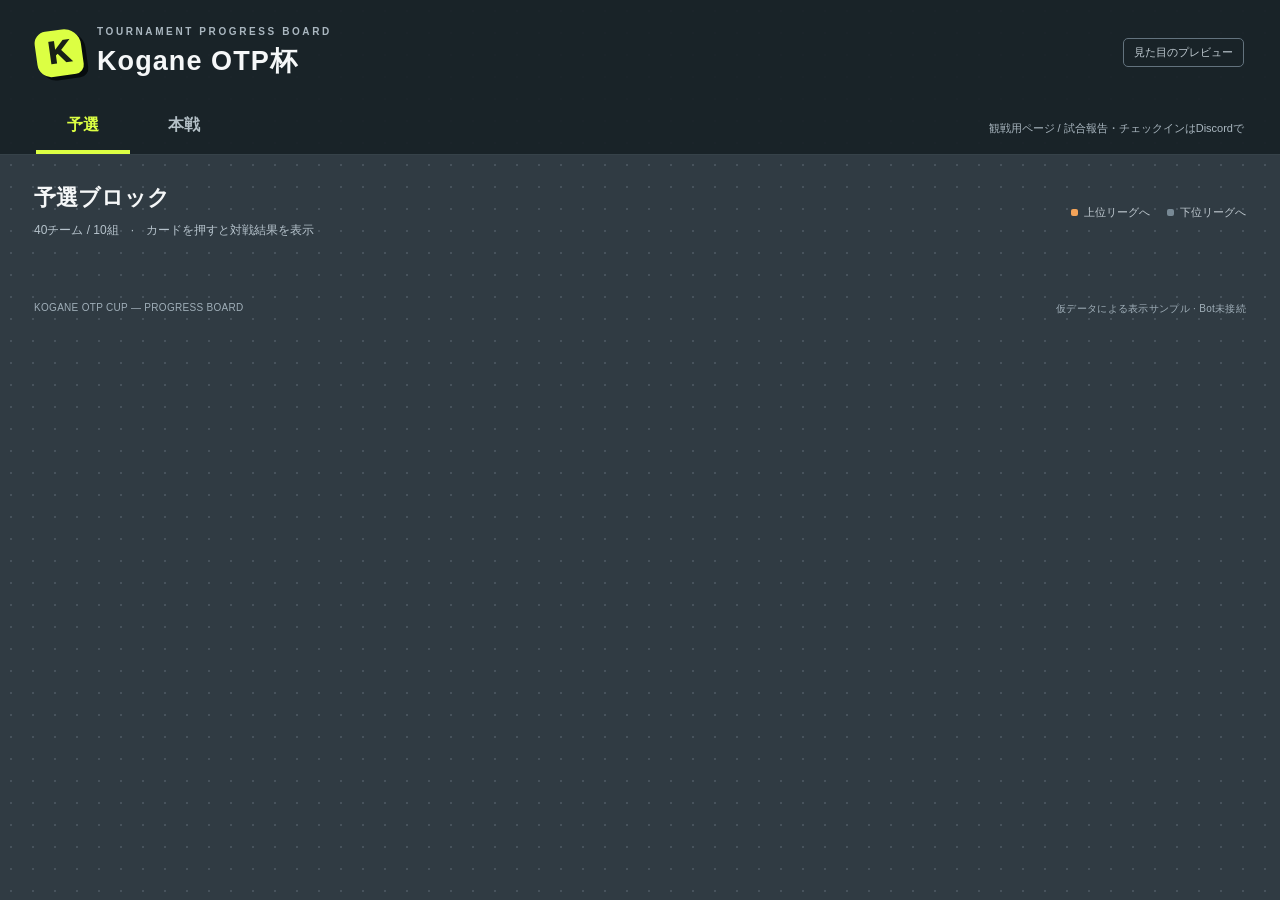
==== web/static/otp.html @ 897fa20a "Add OTP role grant and web progress support" ====
<!doctype html>
<html lang="ja">
<head>
<meta charset="utf-8">
<meta name="viewport" content="width=device-width,initial-scale=1">
<title>Kogane OTP杯 | 大会進行表プレビュー</title>
<style>
:root{color-scheme:dark;--bg:#303b43;--card:#11181d;--ink:#f5f7f8;--muted:#aab7c0;--lime:#dcff43;--mint:#75efd3;--orange:#f3a359;--line:#82939e;--accent:var(--lime)}
*{box-sizing:border-box}body{margin:0;background:#20292f;color:var(--ink);font-family:-apple-system,BlinkMacSystemFont,"Hiragino Kaku Gothic ProN","Yu Gothic",sans-serif;font-size:14px}button,a{-webkit-tap-highlight-color:transparent}button{font:inherit;cursor:pointer}button:focus-visible,a:focus-visible{outline:3px solid var(--mint);outline-offset:5px}button{color:inherit}button:hover{filter:brightness(1.09)}[hidden]{display:none!important}.shell{max-width:1320px;margin:auto;min-height:100vh;background-color:var(--bg);background-image:radial-gradient(#75838d55 1px,transparent 1px);background-size:22px 22px}.masthead{padding:26px 36px 0;background:#172127eb;border-bottom:1px solid #61707b66}.brand-row{display:flex;align-items:center;justify-content:space-between;gap:20px}.brand{display:flex;align-items:center;gap:15px}.brandmark{display:grid;place-items:center;width:46px;height:46px;background:var(--lime);color:#182017;font-weight:1000;font-size:31px;transform:rotate(-8deg);border-radius:12px 17px 9px 14px;box-shadow:4px 4px 0 #070c0e}.eyebrow{font-size:10px;letter-spacing:2.6px;font-weight:800;color:var(--muted);margin-bottom:6px}h1{margin:0;font-size:27px;letter-spacing:.04em}.preview{font-size:11px;border:1px solid #63737e;border-radius:5px;padding:6px 10px;color:#c1ccd3;white-space:nowrap}.nav-row{display:flex;align-items:center;justify-content:space-between;gap:20px;margin-top:24px}.tabs{display:flex;gap:7px}.tab{border:0;background:transparent;padding:12px 31px 14px;color:#b4c0c7;font-size:16px;font-weight:800;border-bottom:4px solid transparent}.tab[aria-selected=true]{color:var(--lime);border-bottom-color:var(--lime)}.discord-note{font-size:11px;color:#aab7c0;margin:0}.main{padding:28px 34px 36px}.section-top{display:flex;justify-content:space-between;align-items:center;gap:15px;margin-bottom:24px}h2{font-size:22px;margin:0 0 7px;font-weight:850}.sub{color:#b6c3cc;font-size:12px;line-height:1.8;margin:0}.status{white-space:nowrap;display:flex;align-items:center;gap:8px;font-size:11px;color:var(--mint);font-weight:750}.status:before{content:"";width:6px;height:6px;border-radius:50%;background:currentColor}.legend{display:flex;gap:17px;font-size:11px;color:#c0cad1;align-items:center}.legend b{display:inline-block;width:7px;height:7px;background:var(--orange);border-radius:2px;margin-right:6px}.legend .low{background:#788995}.qual-block{display:grid;grid-template-columns:78px minmax(0,1fr);gap:20px;padding:0 0 25px;margin:0 0 25px;border-bottom:1px solid #95a4ae22}.block-heading{padding-top:20px;text-align:center}.block-heading h3{margin:0;font-size:61px;line-height:1;font-weight:950;letter-spacing:-5px;color:var(--lime);text-shadow:4px 4px 0 #172127}.block-heading span{display:block;font-size:10px;color:#c5d0d6;font-weight:700;margin-top:8px}.block-heading small{display:block;margin-top:9px;font-size:10px;color:#aab7c0}.group-list{display:grid;grid-template-columns:repeat(3,minmax(0,1fr));gap:17px;align-items:start}.group-card{display:block;width:100%;border:1px solid #596b763d;border-radius:11px;background:var(--card);text-align:left;overflow:hidden;padding:0;box-shadow:0 4px 0 #17212777;transition:border-color .15s,transform .15s}.group-card:hover{border-color:var(--mint);transform:translateY(-2px)}.group-head{display:flex;justify-content:space-between;align-items:center;padding:12px 14px 9px;font-size:11px;color:#a9b6bf}.group-head strong{color:#d7e0e5;font-size:12px}.group-head .done{color:var(--mint);font-size:10px}.team-list{padding:0 12px}.team-row{display:grid;grid-template-columns:36px minmax(0,1fr) 43px;gap:7px;align-items:center;min-height:39px;border-bottom:1px solid #ffffff08}.team-row:last-child{border-bottom:0}.seed{font-size:11px;color:#95a6b2;font-weight:750;font-variant-numeric:tabular-nums}.team-name{font-size:12px;font-weight:700;white-space:nowrap;overflow:hidden;text-overflow:ellipsis}.record{font-variant-numeric:tabular-nums;justify-self:end;padding:4px 7px;min-width:38px;border-radius:5px;background:#44515c;color:#e0e6ea;text-align:center;font-size:11px;font-weight:800}.qualified .seed{color:var(--orange)}.qualified .record{background:#684326;color:#ffce99}.group-foot{display:flex;justify-content:space-between;align-items:center;padding:10px 14px;color:#98aab7;font-size:10px;margin-top:6px;border-top:1px solid #ffffff09}.group-foot .arrow{color:var(--lime);font-size:15px}.footer{display:flex;justify-content:space-between;gap:15px;color:#a0afb9;font-size:10px;letter-spacing:.03em;padding:0 34px 25px}.back{background:transparent;border:1px solid #8da0ad66;border-radius:6px;padding:9px 13px;font-size:12px;margin-bottom:22px}.detail-scroll{overflow:auto;padding:5px 3px 18px}.detail-layout{display:grid;grid-template-columns:280px repeat(3,minmax(230px,1fr));gap:22px;min-width:1060px}.label{display:inline-block;background:var(--lime);color:#172018;box-shadow:3px 3px 0 #121a1e;transform:rotate(-1deg);font-size:12px;font-weight:850;padding:8px 17px;margin:0 0 20px}.detail-col{min-width:0}.detail-col .group-card:hover{transform:none;filter:none;border-color:#596b763d}.result-card{background:var(--card);border:1px solid #51647055;border-radius:9px;margin-bottom:18px;padding:11px 12px}.match-meta{display:flex;align-items:center;justify-content:space-between;color:#90a2ad;font-size:9px;letter-spacing:.06em}.result-card .match-meta{margin-bottom:5px}.result-card .record{background:#32414a}.result-card .winner .record{background:var(--mint);color:#17362e}.winner .seed{color:var(--mint)}.detail-note{font-size:11px;line-height:1.9;color:#b6c3cc;padding:12px 0}.league-toolbar{display:flex;align-items:center;justify-content:space-between;gap:14px;margin-bottom:20px}.league-switch{display:flex;padding:4px;gap:4px;background:#182127;border:1px solid #58687455;border-radius:8px}.league-btn{border:0;border-radius:5px;background:transparent;color:#a9b8c2;font-size:13px;font-weight:800;padding:10px 24px}.league-btn[aria-pressed=true]{background:var(--accent);color:#152019}.bracket-area[data-league=lower]{--accent:var(--mint)}.bracket-overview{display:flex;gap:22px;align-items:stretch}.side-results{flex:0 0 191px;min-width:0}.side-label{font-size:11px;color:#c0cdd5;margin:0 0 15px}.side-group{background:#172027d9;border:1px solid #78909c33;border-radius:7px;padding:10px;margin-bottom:9px}.side-group strong{display:block;color:#b5c3cc;font-size:10px;margin-bottom:7px}.side-team{display:flex;gap:7px;font-size:10px;line-height:2.2}.side-team span:first-child{color:var(--accent);flex:0 0 25px}.side-team span:last-child{overflow:hidden;white-space:nowrap;text-overflow:ellipsis}.side-note{color:#afbec8;font-size:10px;line-height:1.8}.bracket-scroll{min-width:0;flex:1;overflow:auto;border:1px solid #8394a43b;border-radius:10px;background:#23303866;scrollbar-color:#6c808d #202b32;scrollbar-width:thin;max-height:none}.bracket-canvas{position:relative;width:1148px;height:1220px}.bracket-lines{position:absolute;inset:0;width:100%;height:100%;pointer-events:none}.bracket-lines path{stroke:var(--line);stroke-width:1.6;fill:none;stroke-linejoin:round}.round-title{position:absolute;top:18px;font-size:12px;font-weight:800;color:#d0dbe1}.round-title span{font-size:9px;color:#99aebd;font-weight:400;margin-left:8px}.bracket-match{position:absolute;width:196px;height:86px;border:1px solid #5d738077;background:#10171c;border-radius:7px;box-shadow:0 3px 0 #111a1e55;overflow:hidden}.bracket-match .match-meta{height:24px;padding:0 9px;border-bottom:1px solid #ffffff09;background:#172127}.bracket-match .bracket-team{display:flex;align-items:center;gap:5px;height:30px;padding:0 8px;font-size:10px}.bracket-team+.bracket-team{border-top:1px solid #ffffff09}.bracket-team .seed{flex:0 0 24px;font-size:9px}.bracket-name{overflow:hidden;text-overflow:ellipsis;white-space:nowrap;font-weight:700;flex:1;min-width:0}.seed-tag{color:#a5b6c0;font-size:8px;white-space:nowrap}.pending{color:#94a7b5;font-weight:400}.bracket-match.final{border-color:var(--accent)}.final .match-meta{color:var(--accent)}.scroll-hint{color:#bbcad3;font-size:11px;white-space:nowrap}.bracket-caption{display:flex;align-items:center;gap:13px;flex-wrap:wrap;margin-top:14px;color:#b5c5cf;font-size:10px;line-height:1.8}.bracket-caption strong{color:var(--accent);font-weight:700}.mobile-hint{display:none}
@media(min-width:1400px){.shell{border-left:1px solid #61717c44;border-right:1px solid #61717c44}}
@media(max-width:1100px){.group-list{grid-template-columns:repeat(2,minmax(0,1fr))}.side-results{flex-basis:165px}.discord-note{max-width:250px;text-align:right;line-height:1.7}}
@media(max-width:720px){.masthead{padding:20px 18px 0}.brandmark{width:38px;height:38px;font-size:26px}.brand{gap:12px}h1{font-size:21px}.eyebrow{font-size:8px;letter-spacing:1.7px}.preview{font-size:9px;padding:5px 7px}.nav-row{margin-top:18px;align-items:flex-end}.tab{padding:10px 23px 12px;font-size:14px}.discord-note{font-size:9px;max-width:160px;margin-bottom:12px}.main{padding:23px 16px}.section-top{align-items:flex-start;margin-bottom:22px}h2{font-size:19px}.section-top .legend{display:none}.sub{font-size:10px}.qual-block{grid-template-columns:40px minmax(0,1fr);gap:12px;padding-bottom:22px;margin-bottom:22px}.block-heading{padding-top:22px}.block-heading h3{font-size:44px;letter-spacing:-3px}.block-heading span{font-size:8px}.block-heading small{font-size:8px}.group-list{grid-template-columns:minmax(0,1fr);gap:14px}.team-name{font-size:12px}.team-row{min-height:41px}.group-head{padding-top:12px}.footer{padding:0 16px 22px;line-height:1.8;flex-direction:column;gap:2px}.detail-layout{display:block;min-width:0}.detail-scroll{overflow:visible;padding:0}.detail-col{margin-bottom:27px}.detail-col .label{margin-bottom:16px}.detail-note{padding-bottom:0}.side-results{display:none}.league-toolbar{flex-wrap:wrap}.league-btn{padding:10px 20px}.scroll-hint{font-size:10px}.bracket-scroll{max-height:none}.bracket-canvas{width:1148px}.mobile-hint{display:inline}.status{font-size:10px}.bracket-caption{gap:8px}}
@media(prefers-reduced-motion:reduce){*{transition:none!important}}
.seed-entry{position:absolute;display:flex;align-items:center;gap:5px;width:196px;height:30px;padding:0 8px;background:#172127;border:1px solid #6d879577;border-radius:5px;font-size:10px}.seed-entry .seed{flex:0 0 24px;font-size:9px}.seed-entry .seed-tag{color:var(--mint)}
</style>
</head>
<body>
<div class="shell">
<header class="masthead">
  <div class="brand-row"><div class="brand"><div class="brandmark" aria-hidden="true">K</div><div><div class="eyebrow">TOURNAMENT PROGRESS BOARD</div><h1>Kogane OTP杯</h1></div></div><span class="preview">見た目のプレビュー</span></div>
  <div class="nav-row"><nav class="tabs" role="tablist" aria-label="大会ステージ"><button class="tab" id="tab-qual" role="tab" aria-controls="qual" aria-selected="true" data-page="qual">予選</button><button class="tab" id="tab-bracket" role="tab" aria-controls="bracket" aria-selected="false" tabindex="-1" data-page="bracket">本戦</button></nav><p class="discord-note">観戦用ページ / 試合報告・チェックインはDiscordで</p></div>
</header>
<main class="main">
<section id="qual" role="tabpanel" aria-labelledby="tab-qual"><div class="section-top"><div><h2>予選ブロック</h2><p class="sub">40チーム / 10組　<span aria-hidden="true">·</span>　カードを押すと対戦結果を表示</p></div><div class="legend"><span><b></b>上位リーグへ</span><span><b class="low"></b>下位リーグへ</span></div></div><div id="qual-groups"></div></section>
<section id="detail" aria-labelledby="detail-title" hidden><button class="back" id="back">← 予選一覧に戻る</button><div class="section-top"><div><h2 id="detail-title" tabindex="-1"></h2><p class="sub">4チーム総当たり / 各チーム3試合</p></div><span class="status">全6試合 終了</span></div><div class="detail-scroll"><div class="detail-layout" id="detail-content"></div></div></section>
<section id="bracket" class="bracket-area" data-league="upper" role="tabpanel" aria-labelledby="tab-bracket" hidden><div class="section-top"><div><h2>本戦トーナメント</h2><p class="sub" id="league-desc"></p></div><span class="status">開始前</span></div><div class="league-toolbar"><div class="league-switch" aria-label="リーグ選択"><button class="league-btn" data-league="upper" aria-pressed="true">上位リーグ</button><button class="league-btn" data-league="lower" aria-pressed="false">下位リーグ</button></div><span class="scroll-hint">対戦表を横スクロール →</span></div><div class="bracket-overview"><aside class="side-results" id="league-results" aria-label="リーグ進出チーム"></aside><div class="bracket-scroll" tabindex="0" role="region" aria-label="20チームの対戦表。横スクロールで決勝まで表示"><div class="bracket-canvas" id="bracket-canvas"></div></div></div><div class="bracket-caption"><strong>20チーム / 全19試合</strong><span>1回戦で対戦のないチームは、そのまま2回戦へ進みます。</span><span>線は次の対戦枠につながっています。</span></div></section>
</main>
<footer class="footer"><span>KOGANE OTP CUP — PROGRESS BOARD</span><span>仮データによる表示サンプル · Bot未接続</span></footer>
</div>
<script src="/otp.js"></script>
</body>
</html>
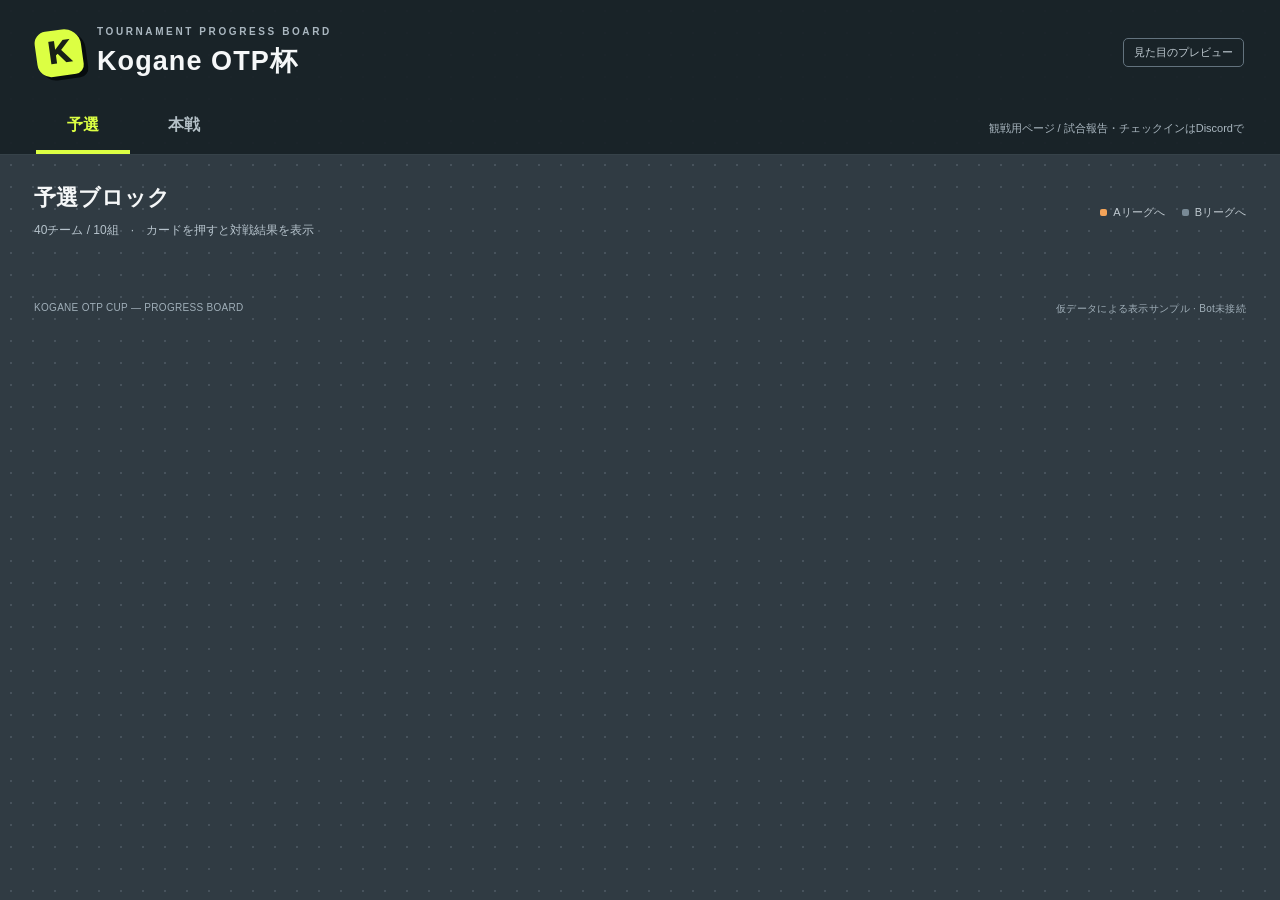
==== commit b502ba6b: "Sync OTP application preview with live teams" ====
--- a/web/static/otp.html
+++ b/web/static/otp.html
@@ -21,9 +21,9 @@
   <div class="nav-row"><nav class="tabs" role="tablist" aria-label="大会ステージ"><button class="tab" id="tab-qual" role="tab" aria-controls="qual" aria-selected="true" data-page="qual">予選</button><button class="tab" id="tab-bracket" role="tab" aria-controls="bracket" aria-selected="false" tabindex="-1" data-page="bracket">本戦</button></nav><p class="discord-note">観戦用ページ / 試合報告・チェックインはDiscordで</p></div>
 </header>
 <main class="main">
-<section id="qual" role="tabpanel" aria-labelledby="tab-qual"><div class="section-top"><div><h2>予選ブロック</h2><p class="sub">40チーム / 10組　<span aria-hidden="true">·</span>　カードを押すと対戦結果を表示</p></div><div class="legend"><span><b></b>上位リーグへ</span><span><b class="low"></b>下位リーグへ</span></div></div><div id="qual-groups"></div></section>
+<section id="qual" role="tabpanel" aria-labelledby="tab-qual"><div class="section-top"><div><h2>予選ブロック</h2><p class="sub">40チーム / 10組　<span aria-hidden="true">·</span>　カードを押すと対戦結果を表示</p></div><div class="legend"><span><b></b>Aリーグへ</span><span><b class="low"></b>Bリーグへ</span></div></div><div id="qual-groups"></div></section>
 <section id="detail" aria-labelledby="detail-title" hidden><button class="back" id="back">← 予選一覧に戻る</button><div class="section-top"><div><h2 id="detail-title" tabindex="-1"></h2><p class="sub">4チーム総当たり / 各チーム3試合</p></div><span class="status">全6試合 終了</span></div><div class="detail-scroll"><div class="detail-layout" id="detail-content"></div></div></section>
-<section id="bracket" class="bracket-area" data-league="upper" role="tabpanel" aria-labelledby="tab-bracket" hidden><div class="section-top"><div><h2>本戦トーナメント</h2><p class="sub" id="league-desc"></p></div><span class="status">開始前</span></div><div class="league-toolbar"><div class="league-switch" aria-label="リーグ選択"><button class="league-btn" data-league="upper" aria-pressed="true">上位リーグ</button><button class="league-btn" data-league="lower" aria-pressed="false">下位リーグ</button></div><span class="scroll-hint">対戦表を横スクロール →</span></div><div class="bracket-overview"><aside class="side-results" id="league-results" aria-label="リーグ進出チーム"></aside><div class="bracket-scroll" tabindex="0" role="region" aria-label="20チームの対戦表。横スクロールで決勝まで表示"><div class="bracket-canvas" id="bracket-canvas"></div></div></div><div class="bracket-caption"><strong>20チーム / 全19試合</strong><span>1回戦で対戦のないチームは、そのまま2回戦へ進みます。</span><span>線は次の対戦枠につながっています。</span></div></section>
+<section id="bracket" class="bracket-area" data-league="upper" role="tabpanel" aria-labelledby="tab-bracket" hidden><div class="section-top"><div><h2>本戦トーナメント</h2><p class="sub" id="league-desc"></p></div><span class="status">開始前</span></div><div class="league-toolbar"><div class="league-switch" aria-label="リーグ選択"><button class="league-btn" data-league="upper" aria-pressed="true">Aリーグ</button><button class="league-btn" data-league="lower" aria-pressed="false">Bリーグ</button></div><span class="scroll-hint">対戦表を横スクロール →</span></div><div class="bracket-overview"><aside class="side-results" id="league-results" aria-label="リーグ進出チーム"></aside><div class="bracket-scroll" tabindex="0" role="region" aria-label="20チームの対戦表。横スクロールで決勝まで表示"><div class="bracket-canvas" id="bracket-canvas"></div></div></div><div class="bracket-caption"><strong>20チーム / 全19試合</strong><span>1回戦で対戦のないチームは、そのまま2回戦へ進みます。</span><span>線は次の対戦枠につながっています。</span></div></section>
 </main>
 <footer class="footer"><span>KOGANE OTP CUP — PROGRESS BOARD</span><span>仮データによる表示サンプル · Bot未接続</span></footer>
 </div>
